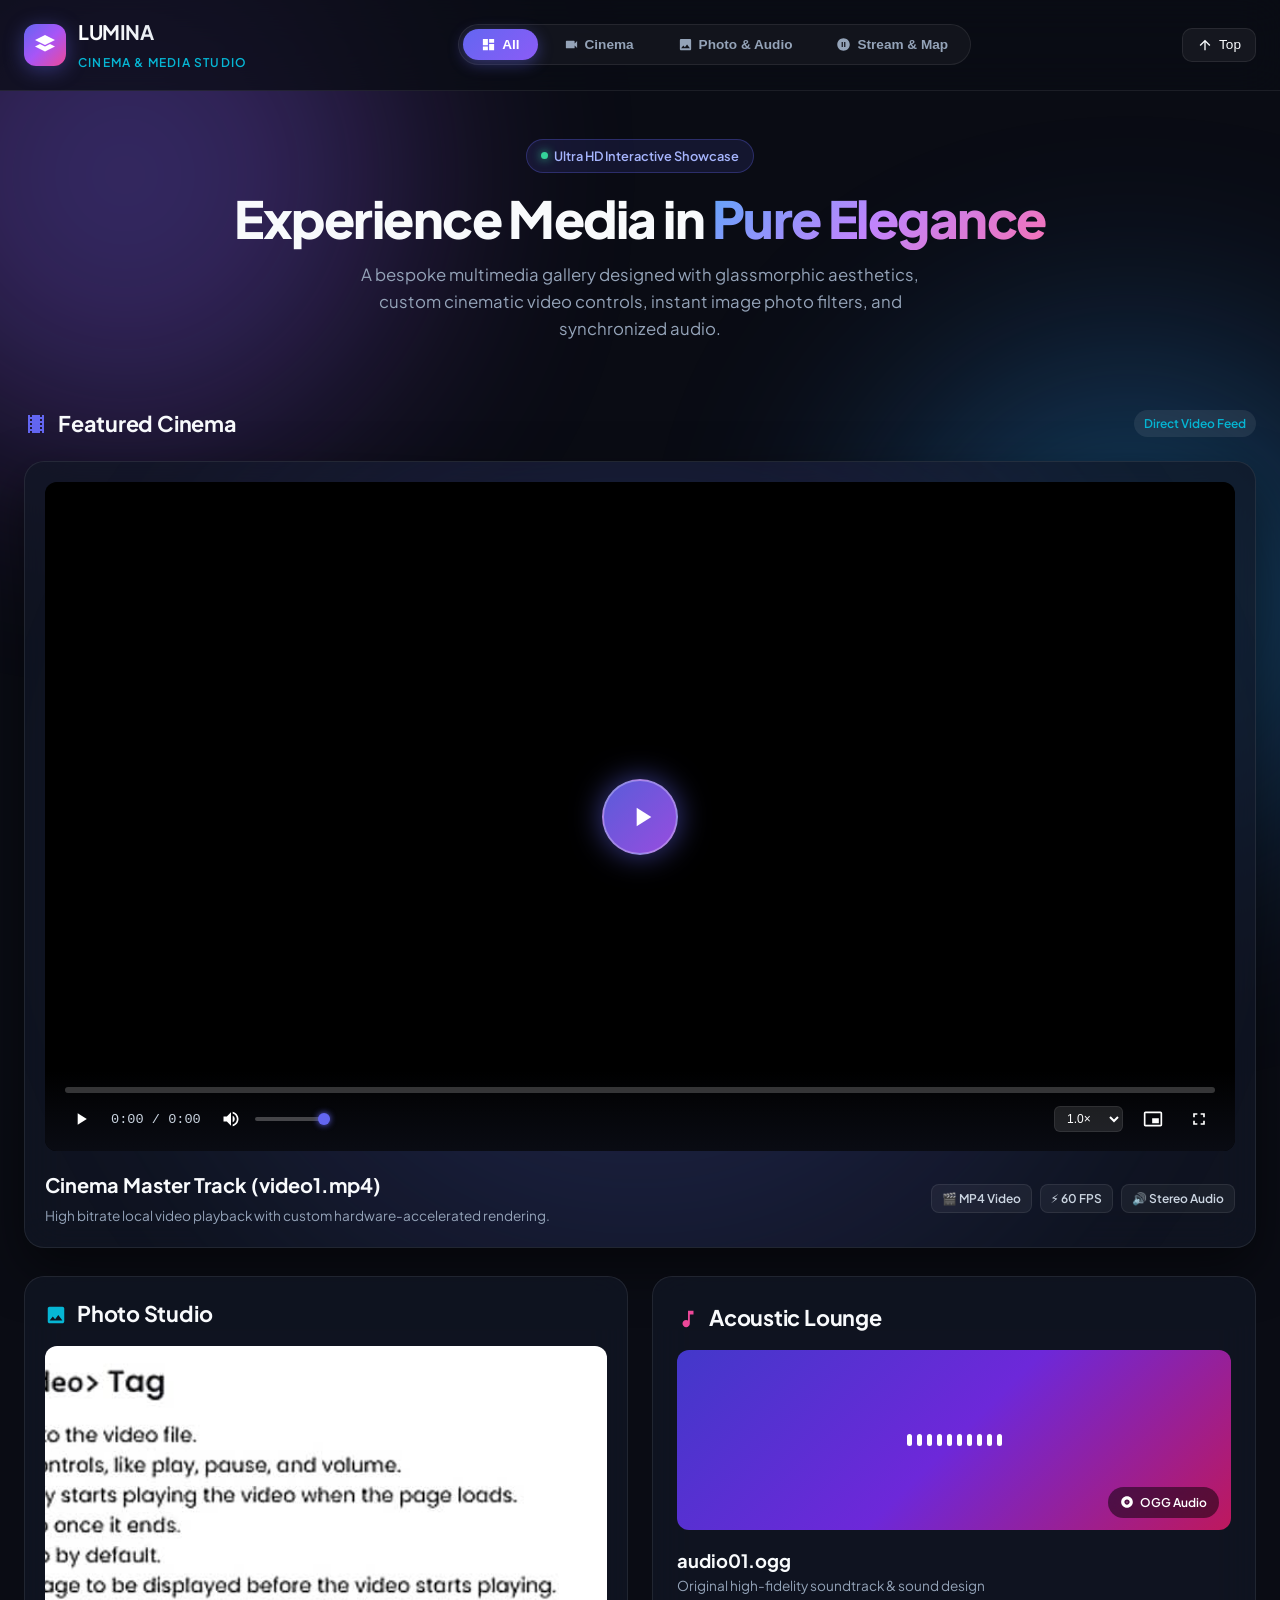
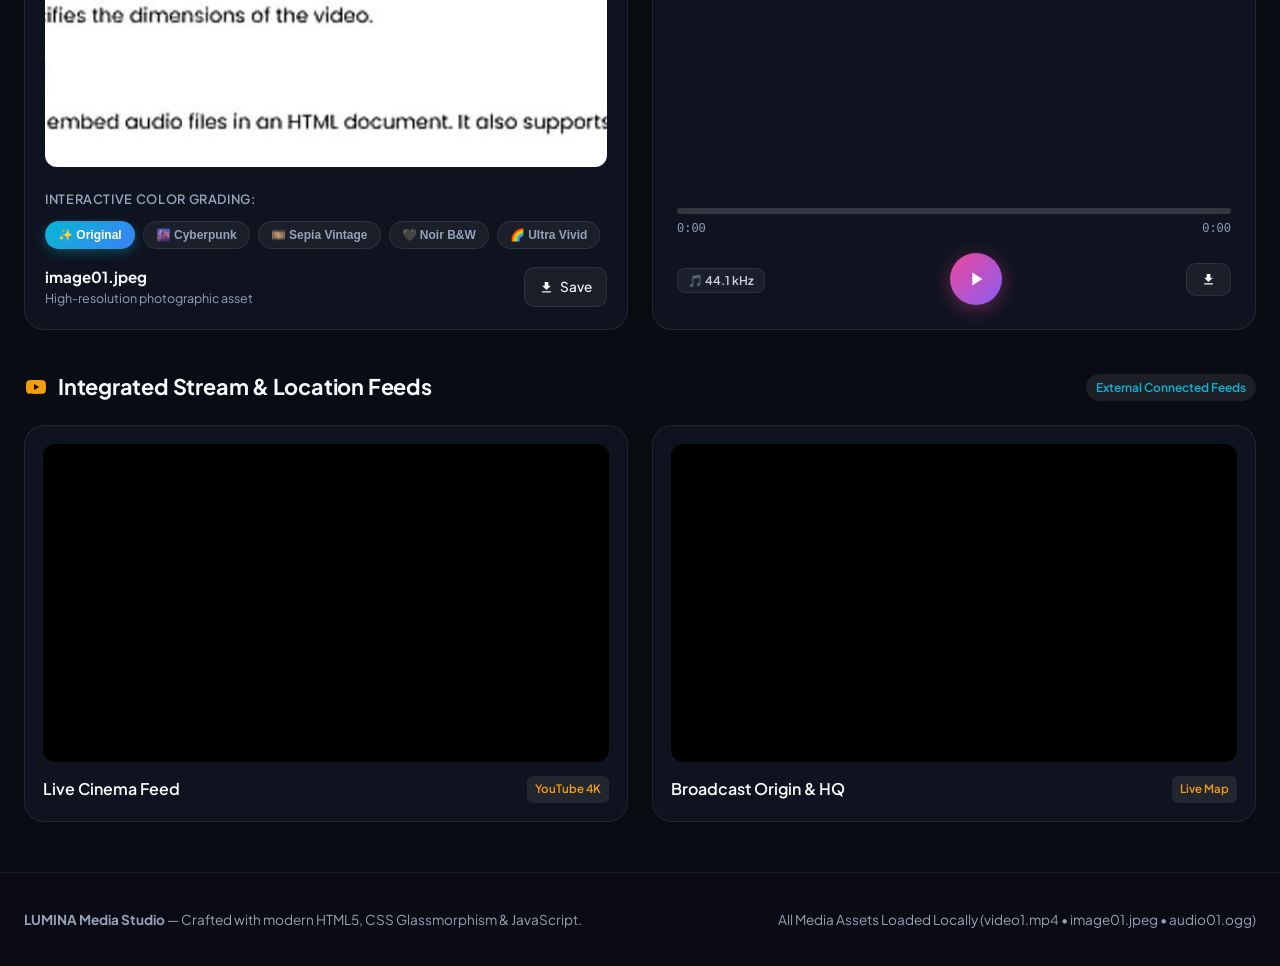
==== media site/media.html @ 2f307eb3 "my first commit" ====
<!DOCTYPE html>
<html lang="en">
<head>
  <meta charset="UTF-8">
  <meta name="viewport" content="width=device-width, initial-scale=1.0">
  <title>Lumina Studio // Next-Gen Media Experience</title>
  <link rel="preconnect" href="https://fonts.googleapis.com">
  <link rel="preconnect" href="https://fonts.gstatic.com" crossorigin>
  <link href="https://fonts.googleapis.com/css2?family=Plus+Jakarta+Sans:wght@400;500;600;700;800&display=swap" rel="stylesheet">
  <link rel="stylesheet" href="style.css">
</head>
<body>

  <!-- ================= HEADER & NAVIGATION ================= -->
  <header class="header">
    <div class="container header-content">
      <a href="#" class="brand">
        <div class="brand-icon">
          <svg viewBox="0 0 24 24"><path d="M12 2L2 7l10 5 10-5-10-5zm0 9l2.5-1.25L12 8.5l-2.5 1.25L12 11zm0 2.5l-5-2.5-5 2.5 10 5 10-5-5-2.5-5 2.5z"/></svg>
        </div>
        <div class="brand-text">
          <h1>LUMINA</h1>
          <span>Cinema & Media Studio</span>
        </div>
      </a>

      <!-- Filter Navigation Pills -->
      <nav class="nav-filters">
        <button class="filter-btn active" data-target="all">
          <svg width="15" height="15" viewBox="0 0 24 24" fill="currentColor"><path d="M3 13h8V3H3v10zm0 8h8v-6H3v6zm10 0h8V11h-8v10zm0-18v6h8V3h-8z"/></svg>
          All
        </button>
        <button class="filter-btn" data-target="video">
          <svg width="15" height="15" viewBox="0 0 24 24" fill="currentColor"><path d="M17 10.5V7c0-.55-.45-1-1-1H4c-.55 0-1 .45-1 1v10c0 .55.45 1 1 1h12c.55 0 1-.45 1-1v-3.5l4 4v-11l-4 4z"/></svg>
          Cinema
        </button>
        <button class="filter-btn" data-target="photo">
          <svg width="15" height="15" viewBox="0 0 24 24" fill="currentColor"><path d="M21 19V5c0-1.1-.9-2-2-2H5c-1.1 0-2 .9-2 2v14c0 1.1.9 2 2 2h14c1.1 0 2-.9 2-2zM8.5 13.5l2.5 3.01L14.5 12l4.5 6H5l3.5-4.5z"/></svg>
          Photo & Audio
        </button>
        <button class="filter-btn" data-target="stream">
          <svg width="15" height="15" viewBox="0 0 24 24" fill="currentColor"><path d="M12 2C6.48 2 2 6.48 2 12s4.48 10 10 10 10-4.48 10-10S17.52 2 12 2zm-1 14H9V8h2v8zm4 0h-2V8h2v8z"/></svg>
          Stream & Map
        </button>
      </nav>

      <div class="header-actions">
        <button class="action-btn" onclick="window.scrollTo({top: 0, behavior: 'smooth'})">
          <svg width="16" height="16" viewBox="0 0 24 24" fill="currentColor"><path d="M4 12l1.41 1.41L11 7.83V20h2V7.83l5.58 5.59L20 12l-8-8-8 8z"/></svg>
          Top
        </button>
      </div>
    </div>
  </header>

  <!-- ================= HERO INTRO ================= -->
  <main class="container">
    <section class="hero-section">
      <div class="badge">
        <span class="badge-dot"></span>
        Ultra HD Interactive Showcase
      </div>
      <h2 class="hero-title">Experience Media in <span class="gradient-text">Pure Elegance</span></h2>
      <p class="hero-desc">
        A bespoke multimedia gallery designed with glassmorphic aesthetics, custom cinematic video controls, instant image photo filters, and synchronized audio.
      </p>
    </section>

    <!-- ================= SECTION 1: CINEMA VIDEO PLAYER ================= -->
    <section class="media-section" id="videoSection">
      <div class="section-head">
        <div class="section-head-title">
          <svg width="24" height="24" viewBox="0 0 24 24" fill="#6366f1"><path d="M18 3v2h-2V3H8v2H6V3H4v18h2v-2h2v2h8v-2h2v2h2V3h-2zM8 17H6v-2h2v2zm0-4H6v-2h2v2zm0-4H6V7h2v2zm10 8h-2v-2h2v2zm0-4h-2v-2h2v2zm0-4h-2V7h2v2z"/></svg>
          <span>Featured Cinema</span>
        </div>
        <span class="section-tag">Direct Video Feed</span>
      </div>

      <div class="featured-video-card">
        <div class="ambient-glow"></div>

        <!-- Video Player Wrapper -->
        <div class="video-container" id="videoContainer">
          <video id="mainVideo" class="video-element" preload="metadata" playsinline>
            <source src="video1.mp4" type="video/mp4">
            Your browser does not support the video tag.
          </video>

          <!-- Large Play Button Overlay -->
          <div class="video-play-overlay" id="videoOverlay" title="Click to play">
            <div class="play-circle">
              <svg viewBox="0 0 24 24"><path d="M8 5v14l11-7z"/></svg>
            </div>
          </div>

          <!-- Custom Sleek Controls Bar -->
          <div class="custom-controls">
            <!-- Progress / Scrubber Bar -->
            <div class="progress-container" id="progressContainer" title="Seek video">
              <div class="progress-bar-fill" id="progressBar"></div>
            </div>

            <!-- Controls Row -->
            <div class="controls-row">
              <div class="controls-left">
                <!-- Play/Pause -->
                <button class="ctrl-btn" id="playPauseBtn" title="Play / Pause">
                  <svg id="playPauseIcon" viewBox="0 0 24 24"><path d="M8 5v14l11-7z"/></svg>
                </button>

                <!-- Time display -->
                <span class="time-display">
                  <span id="currentTime">0:00</span> / <span id="duration">0:00</span>
                </span>

                <!-- Volume Slider -->
                <div class="volume-wrapper">
                  <button class="ctrl-btn" id="muteBtn" title="Mute / Unmute">
                    <svg id="muteIcon" viewBox="0 0 24 24">
                      <path d="M3 9v6h4l5 5V4L7 9H3zm13.5 3c0-1.77-1.02-3.29-2.5-4.03v8.05c1.48-.73 2.5-2.25 2.5-4.02zM14 3.23v2.06c2.89.86 5 3.54 5 6.71s-2.11 5.85-5 6.71v2.06c4.01-.91 7-4.49 7-8.77s-2.99-7.86-7-8.77z"/>
                    </svg>
                  </button>
                  <input type="range" class="volume-slider" id="volumeSlider" min="0" max="1" step="0.05" value="1" title="Volume">
                </div>
              </div>

              <div class="controls-right">
                <!-- Speed select -->
                <select class="speed-select" id="speedSelect" title="Playback speed">
                  <option value="0.5">0.5×</option>
                  <option value="1" selected>1.0×</option>
                  <option value="1.25">1.25×</option>
                  <option value="1.5">1.5×</option>
                  <option value="2">2.0×</option>
                </select>

                <!-- Picture in Picture -->
                <button class="ctrl-btn" id="pipBtn" title="Picture in Picture">
                  <svg viewBox="0 0 24 24"><path d="M19 11h-8v6h8v-6zm4 8V4.98C23 3.88 22.1 3 21 3H3c-1.1 0-2 .88-2 1.98V19c0 1.1.9 2 2 2h18c1.1 0 2-.9 2-2zm-2 .02H3V4.97h18v14.05z"/></svg>
                </button>

                <!-- Fullscreen -->
                <button class="ctrl-btn" id="fullscreenBtn" title="Toggle Fullscreen">
                  <svg viewBox="0 0 24 24"><path d="M7 14H5v5h5v-2H7v-3zm-2-4h2V7h3V5H5v5zm12 7h-3v2h5v-5h-2v3zM14 5v2h3v3h2V5h-5z"/></svg>
                </button>
              </div>
            </div>
          </div>
        </div>

        <!-- Video Metadata Info -->
        <div class="video-meta-bar">
          <div class="video-info">
            <h2>Cinema Master Track (video1.mp4)</h2>
            <p>High bitrate local video playback with custom hardware-accelerated rendering.</p>
          </div>
          <div class="video-badges">
            <span class="meta-pill">🎬 MP4 Video</span>
            <span class="meta-pill">⚡ 60 FPS</span>
            <span class="meta-pill">🔊 Stereo Audio</span>
          </div>
        </div>
      </div>
    </section>

    <!-- ================= SECTION 2: PHOTO STUDIO & AUDIO LOUNGE ================= -->
    <section class="media-section" id="photoAudioSection">
      <div class="showcase-grid-two">
        
        <!-- Interactive Photo Studio Card -->
        <div class="image-studio-card">
          <div class="section-head-title" style="margin-bottom: 14px;">
            <svg width="22" height="22" viewBox="0 0 24 24" fill="#06b6d4"><path d="M21 19V5c0-1.1-.9-2-2-2H5c-1.1 0-2 .9-2 2v14c0 1.1.9 2 2 2h14c1.1 0 2-.9 2-2zM8.5 13.5l2.5 3.01L14.5 12l4.5 6H5l3.5-4.5z"/></svg>
            <span>Photo Studio</span>
          </div>

          <div class="image-preview-wrapper" title="Click to view full lightbox">
            <img src="image01.jpeg" alt="Showcase Preview" id="showcaseImg" class="showcase-img">
            <div class="image-zoom-overlay" id="openLightboxBtn" title="Zoom in">
              <svg width="20" height="20" viewBox="0 0 24 24" fill="currentColor"><path d="M15.5 14h-.79l-.28-.27A6.471 6.471 0 0 0 16 9.5 6.5 6.5 0 1 0 9.5 16c1.61 0 3.09-.59 4.23-1.57l.27.28v.79l5 4.99L20.49 19l-4.99-5zm-6 0C7.01 14 5 11.99 5 9.5S7.01 5 9.5 5 14 7.01 14 9.5 11.99 14 9.5 14z"/></svg>
            </div>
          </div>

          <div class="image-controls-bar">
            <span style="font-size: 0.8rem; font-weight: 600; color: var(--text-muted); text-transform: uppercase; letter-spacing: 0.05em;">Interactive Color Grading:</span>
            <div class="filter-pills-row">
              <button class="img-filter-chip active" data-filter="filter-normal">✨ Original</button>
              <button class="img-filter-chip" data-filter="filter-cyber">🌆 Cyberpunk</button>
              <button class="img-filter-chip" data-filter="filter-vintage">🎞️ Sepia Vintage</button>
              <button class="img-filter-chip" data-filter="filter-bw">🖤 Noir B&W</button>
              <button class="img-filter-chip" data-filter="filter-vibrant">🌈 Ultra Vivid</button>
            </div>
          </div>

          <div style="margin-top: 16px; display: flex; justify-content: space-between; align-items: center;">
            <div>
              <p style="font-weight: 700; font-size: 0.95rem;">image01.jpeg</p>
              <p style="font-size: 0.78rem; color: var(--text-muted);">High-resolution photographic asset</p>
            </div>
            <a href="image01.jpeg" download class="action-btn" style="text-decoration: none;" title="Save image">
              <svg width="15" height="15" viewBox="0 0 24 24" fill="currentColor"><path d="M19 9h-4V3H9v6H5l7 7 7-7zM5 18v2h14v-2H5z"/></svg>
              Save
            </a>
          </div>
        </div>

        <!-- Glassmorphism Audio Lounge Card -->
        <div class="audio-studio-card">
          <div>
            <div class="section-head-title" style="margin-bottom: 14px;">
              <svg width="22" height="22" viewBox="0 0 24 24" fill="#ec4899"><path d="M12 3v10.55c-.59-.34-1.27-.55-2-.55-2.21 0-4 1.79-4 4s1.79 4 4 4 4-1.79 4-4V7h4V3h-6z"/></svg>
              <span>Acoustic Lounge</span>
            </div>

            <div class="audio-header-art">
              <!-- Animated Soundwave bars -->
              <div class="soundwave-animator" id="soundwaveAnimator">
                <div class="wave-bar"></div>
                <div class="wave-bar"></div>
                <div class="wave-bar"></div>
                <div class="wave-bar"></div>
                <div class="wave-bar"></div>
                <div class="wave-bar"></div>
                <div class="wave-bar"></div>
                <div class="wave-bar"></div>
                <div class="wave-bar"></div>
                <div class="wave-bar"></div>
              </div>

              <div class="audio-disc-badge" id="audioDisc">
                <svg width="14" height="14" viewBox="0 0 24 24" fill="currentColor"><path d="M12 2C6.48 2 2 6.48 2 12s4.48 10 10 10 10-4.48 10-10S17.52 2 12 2zm0 14.5c-2.49 0-4.5-2.01-4.5-4.5S9.51 7.5 12 7.5s4.5 2.01 4.5 4.5-2.01 4.5-4.5 4.5zm0-5.5c-.55 0-1 .45-1 1s.45 1 1 1 1-.45 1-1-.45-1-1-1z"/></svg>
                <span>OGG Audio</span>
              </div>
            </div>

            <!-- Audio metadata -->
            <div class="audio-meta-area">
              <h3>audio01.ogg</h3>
              <p>Original high-fidelity soundtrack & sound design</p>
            </div>
          </div>

          <!-- Hidden Native Audio for JS Hookup -->
          <audio id="mainAudio" src="audio01.ogg" preload="metadata"></audio>

          <div>
            <!-- Audio Scrubber -->
            <div class="audio-scrubber-row">
              <div class="audio-timeline-track" id="audioTimeline" title="Seek audio">
                <div class="audio-timeline-fill" id="audioTimelineFill"></div>
              </div>
              <div class="audio-time-row">
                <span id="audioCurrentTime">0:00</span>
                <span id="audioDuration">0:00</span>
              </div>
            </div>

            <!-- Audio Buttons -->
            <div class="audio-controls-row">
              <div>
                <span class="meta-pill">🎵 44.1 kHz</span>
              </div>

              <button class="audio-play-main-btn" id="audioPlayBtn" title="Play / Pause Audio">
                <svg id="audioPlayIcon" viewBox="0 0 24 24"><path d="M8 5v14l11-7z"/></svg>
              </button>

              <a href="audio01.ogg" download class="action-btn" style="text-decoration: none;" title="Download sound">
                <svg width="15" height="15" viewBox="0 0 24 24" fill="currentColor"><path d="M19 9h-4V3H9v6H5l7 7 7-7zM5 18v2h14v-2H5z"/></svg>
              </a>
            </div>
          </div>
        </div>

      </div>
    </section>

    <!-- ================= SECTION 3: STREAM & EMBEDDED FEEDS ================= -->
    <section class="media-section" id="streamSection">
      <div class="section-head">
        <div class="section-head-title">
          <svg width="24" height="24" viewBox="0 0 24 24" fill="#f59e0b"><path d="M21.58 7.19c-.23-.86-.91-1.54-1.77-1.77C18.25 5 12 5 12 5s-6.25 0-7.81.42c-.86.23-1.54.91-1.77 1.77C2 8.75 2 12 2 12s0 3.25.42 4.81c.23.86.91 1.54 1.77 1.77C5.75 19 12 19 12 19s6.25 0 7.81-.42c.86-.23 1.54-.91 1.77-1.77C22 15.25 22 12 22 12s0-3.25-.42-4.81zM10 15V9l5.2 3-5.2 3z"/></svg>
          <span>Integrated Stream & Location Feeds</span>
        </div>
        <span class="section-tag">External Connected Feeds</span>
      </div>

      <div class="embeds-grid">
        <!-- YouTube Stream Card -->
        <div class="embed-card">
          <div class="embed-frame-wrapper">
            <iframe 
              src="https://www.youtube.com/embed/5qap5aO4i9A" 
              title="YouTube video player" 
              allow="accelerometer; autoplay; clipboard-write; encrypted-media; gyroscope; picture-in-picture; web-share" 
              allowfullscreen>
            </iframe>
          </div>
          <div class="embed-meta">
            <h4>Live Cinema Feed</h4>
            <span class="embed-badge">YouTube 4K</span>
          </div>
        </div>

        <!-- Google Maps Location Card -->
        <div class="embed-card">
          <div class="embed-frame-wrapper">
            <iframe 
              src="https://www.google.com/maps/embed?pb=!1m18!1m12!1m3!1d3650.835187168569!2d90.3902571744799!3d23.75090339458808!2m3!1f0!2f0!3f0!3m2!1i1024!2i768!4f13.1!3m3!1m2!1s0x3755b8b0b6c7e6a5%3A0x8c8c8c8c8c8c8c8c!2sDhaka%20City%20Center!5e0!3m2!1sen!2sbd!4v1616161616161" 
              loading="lazy" 
              title="Location Map"
              allowfullscreen>
            </iframe>
          </div>
          <div class="embed-meta">
            <h4>Broadcast Origin & HQ</h4>
            <span class="embed-badge">Live Map</span>
          </div>
        </div>
      </div>
    </section>
  </main>

  <!-- ================= LIGHTBOX MODAL ================= -->
  <div class="lightbox-modal" id="lightboxModal">
    <div class="lightbox-content">
      <button class="lightbox-close" id="lightboxClose" title="Close Preview">✕</button>
      <img src="image01.jpeg" alt="Full Resolution Image" id="lightboxImg">
    </div>
  </div>

  <!-- ================= FOOTER ================= -->
  <footer class="footer">
    <div class="container footer-content">
      <div>
        <strong>LUMINA Media Studio</strong> — Crafted with modern HTML5, CSS Glassmorphism & JavaScript.
      </div>
      <div>
        All Media Assets Loaded Locally (<span>video1.mp4</span> • <span>image01.jpeg</span> • <span>audio01.ogg</span>)
      </div>
    </div>
  </footer>

  <script src="script.js"></script>
</body>
</html>
---- media site/style.css ----
/* ============================================================
   LUMINA CINEMATIC MEDIA STUDIO - MODERN STYLESHEET
   ============================================================ */

:root {
  --bg-dark: #0a0c14;
  --bg-card: rgba(18, 24, 38, 0.7);
  --bg-card-hover: rgba(28, 36, 56, 0.85);
  --border-glass: rgba(255, 255, 255, 0.08);
  --border-focus: rgba(99, 102, 241, 0.5);
  --primary: #6366f1;
  --primary-glow: rgba(99, 102, 241, 0.4);
  --accent-cyan: #06b6d4;
  --accent-pink: #ec4899;
  --accent-amber: #f59e0b;
  --text-main: #f8fafc;
  --text-muted: #94a3b8;
  --font-family: 'Plus Jakarta Sans', system-ui, -apple-system, BlinkMacSystemFont, 'Segoe UI', Roboto, sans-serif;
  --radius-lg: 20px;
  --radius-md: 12px;
  --radius-sm: 8px;
  --transition: all 0.3s cubic-bezier(0.4, 0, 0.2, 1);
}

*, *::before, *::after {
  box-sizing: border-box;
  margin: 0;
  padding: 0;
}

body {
  font-family: var(--font-family);
  background-color: var(--bg-dark);
  color: var(--text-main);
  min-height: 100vh;
  overflow-x: hidden;
  position: relative;
  line-height: 1.6;
}

/* Ambient Background Glow Effect */
body::before, body::after {
  content: '';
  position: fixed;
  border-radius: 50%;
  filter: blur(120px);
  z-index: -1;
  opacity: 0.35;
  pointer-events: none;
}

body::before {
  width: 550px;
  height: 550px;
  background: radial-gradient(circle, #6366f1 0%, #a855f7 70%, transparent 100%);
  top: -100px;
  left: -150px;
  animation: floatOrb 18s ease-in-out infinite alternate;
}

body::after {
  width: 500px;
  height: 500px;
  background: radial-gradient(circle, #06b6d4 0%, #3b82f6 70%, transparent 100%);
  bottom: 50px;
  right: -100px;
  animation: floatOrb2 20s ease-in-out infinite alternate;
}

@keyframes floatOrb {
  0% { transform: translate(0, 0) scale(1); }
  100% { transform: translate(120px, 80px) scale(1.15); }
}

@keyframes floatOrb2 {
  0% { transform: translate(0, 0) scale(1); }
  100% { transform: translate(-100px, -60px) scale(1.1); }
}

/* ================= Containers & Grid ================= */
.container {
  max-width: 1280px;
  margin: 0 auto;
  padding: 0 24px;
}

/* ================= Header & Navbar ================= */
.header {
  position: sticky;
  top: 0;
  z-index: 100;
  backdrop-filter: blur(20px);
  -webkit-backdrop-filter: blur(20px);
  background: rgba(10, 12, 20, 0.75);
  border-bottom: 1px solid var(--border-glass);
  padding: 16px 0;
  transition: var(--transition);
}

.header-content {
  display: flex;
  align-items: center;
  justify-content: space-between;
  gap: 16px;
}

.brand {
  display: flex;
  align-items: center;
  gap: 12px;
  text-decoration: none;
  color: var(--text-main);
}

.brand-icon {
  width: 42px;
  height: 42px;
  border-radius: 12px;
  background: linear-gradient(135deg, #6366f1, #a855f7, #ec4899);
  display: flex;
  align-items: center;
  justify-content: center;
  box-shadow: 0 4px 20px var(--primary-glow);
}

.brand-icon svg {
  width: 24px;
  height: 24px;
  fill: #fff;
}

.brand-text h1 {
  font-size: 1.25rem;
  font-weight: 700;
  letter-spacing: -0.02em;
  background: linear-gradient(90deg, #ffffff, #cbd5e1);
  -webkit-background-clip: text;
  -webkit-text-fill-color: transparent;
}

.brand-text span {
  font-size: 0.75rem;
  color: var(--accent-cyan);
  text-transform: uppercase;
  letter-spacing: 0.1em;
  font-weight: 600;
}

/* Nav Filter Pills */
.nav-filters {
  display: flex;
  gap: 8px;
  background: rgba(255, 255, 255, 0.04);
  padding: 4px;
  border-radius: 40px;
  border: 1px solid var(--border-glass);
}

.filter-btn {
  background: transparent;
  border: none;
  color: var(--text-muted);
  padding: 8px 18px;
  border-radius: 30px;
  font-size: 0.85rem;
  font-weight: 600;
  cursor: pointer;
  display: flex;
  align-items: center;
  gap: 6px;
  transition: var(--transition);
}

.filter-btn:hover {
  color: var(--text-main);
  background: rgba(255, 255, 255, 0.06);
}

.filter-btn.active {
  background: linear-gradient(135deg, #6366f1, #8b5cf6);
  color: #ffffff;
  box-shadow: 0 4px 15px var(--primary-glow);
}

/* Header Action Buttons */
.header-actions {
  display: flex;
  align-items: center;
  gap: 12px;
}

.action-btn {
  background: rgba(255, 255, 255, 0.05);
  border: 1px solid var(--border-glass);
  color: var(--text-main);
  padding: 8px 14px;
  border-radius: 10px;
  font-size: 0.85rem;
  font-weight: 500;
  display: inline-flex;
  align-items: center;
  gap: 6px;
  cursor: pointer;
  transition: var(--transition);
}

.action-btn:hover {
  background: rgba(255, 255, 255, 0.1);
  border-color: rgba(255, 255, 255, 0.2);
  transform: translateY(-1px);
}

/* ================= Hero / Welcome ================= */
.hero-section {
  padding: 48px 0 24px;
  text-align: center;
}

.badge {
  display: inline-flex;
  align-items: center;
  gap: 6px;
  padding: 6px 14px;
  border-radius: 30px;
  background: rgba(99, 102, 241, 0.12);
  border: 1px solid rgba(99, 102, 241, 0.3);
  color: #a5b4fc;
  font-size: 0.8rem;
  font-weight: 600;
  margin-bottom: 16px;
}

.badge-dot {
  width: 7px;
  height: 7px;
  border-radius: 50%;
  background: #34d399;
  box-shadow: 0 0 10px #34d399;
}

.hero-title {
  font-size: clamp(2rem, 4vw, 3.25rem);
  font-weight: 800;
  line-height: 1.15;
  letter-spacing: -0.03em;
  margin-bottom: 14px;
}

.hero-title .gradient-text {
  background: linear-gradient(135deg, #60a5fa, #c084fc, #f472b6);
  -webkit-background-clip: text;
  -webkit-text-fill-color: transparent;
}

.hero-desc {
  max-width: 620px;
  margin: 0 auto;
  color: var(--text-muted);
  font-size: 1.05rem;
}

/* ================= Section Headers ================= */
.section-head {
  display: flex;
  align-items: center;
  justify-content: space-between;
  margin: 40px 0 20px;
}

.section-head-title {
  display: flex;
  align-items: center;
  gap: 10px;
  font-size: 1.35rem;
  font-weight: 700;
  letter-spacing: -0.01em;
}

.section-tag {
  font-size: 0.75rem;
  padding: 4px 10px;
  border-radius: 20px;
  background: rgba(255, 255, 255, 0.08);
  color: var(--accent-cyan);
  font-weight: 600;
}

/* ================= Showcase Main Video Player ================= */
.featured-video-card {
  background: var(--bg-card);
  backdrop-filter: blur(20px);
  -webkit-backdrop-filter: blur(20px);
  border: 1px solid var(--border-glass);
  border-radius: var(--radius-lg);
  padding: 20px;
  position: relative;
  overflow: hidden;
  box-shadow: 0 20px 50px rgba(0, 0, 0, 0.5);
  transition: var(--transition);
}

.featured-video-card:hover {
  border-color: rgba(99, 102, 241, 0.35);
  box-shadow: 0 25px 60px rgba(99, 102, 241, 0.15);
}

.video-container {
  position: relative;
  border-radius: var(--radius-md);
  overflow: hidden;
  background: #000;
  aspect-ratio: 16 / 9;
  display: flex;
  align-items: center;
  justify-content: center;
}

.video-element {
  width: 100%;
  height: 100%;
  object-fit: cover;
  display: block;
}

/* Video Ambient Backlight Glow */
.ambient-glow {
  position: absolute;
  inset: -10%;
  background: radial-gradient(circle at center, rgba(99, 102, 241, 0.25), transparent 70%);
  filter: blur(50px);
  z-index: -1;
  pointer-events: none;
}

/* Big Center Play Overlay */
.video-play-overlay {
  position: absolute;
  inset: 0;
  display: flex;
  align-items: center;
  justify-content: center;
  background: rgba(0, 0, 0, 0.35);
  opacity: 1;
  transition: opacity 0.3s ease;
  cursor: pointer;
  z-index: 5;
}

.video-play-overlay.hidden {
  opacity: 0;
  pointer-events: none;
}

.play-circle {
  width: 76px;
  height: 76px;
  border-radius: 50%;
  background: linear-gradient(135deg, rgba(99, 102, 241, 0.9), rgba(168, 85, 247, 0.9));
  backdrop-filter: blur(10px);
  display: flex;
  align-items: center;
  justify-content: center;
  box-shadow: 0 0 30px rgba(99, 102, 241, 0.6);
  border: 2px solid rgba(255, 255, 255, 0.3);
  transition: transform 0.2s cubic-bezier(0.34, 1.56, 0.64, 1);
}

.play-circle svg {
  width: 32px;
  height: 32px;
  fill: #fff;
  margin-left: 4px;
}

.video-play-overlay:hover .play-circle {
  transform: scale(1.12);
  box-shadow: 0 0 45px rgba(168, 85, 247, 0.8);
}

/* Video Controls Bar */
.custom-controls {
  position: absolute;
  bottom: 0;
  left: 0;
  right: 0;
  padding: 16px 20px;
  background: linear-gradient(to top, rgba(10, 12, 20, 0.95), rgba(10, 12, 20, 0.5), transparent);
  z-index: 10;
  opacity: 1;
  transition: opacity 0.3s ease;
  display: flex;
  flex-direction: column;
  gap: 10px;
}

.video-container.controls-hidden .custom-controls {
  opacity: 0;
  pointer-events: none;
}

/* Progress Slider Bar */
.progress-container {
  width: 100%;
  height: 6px;
  background: rgba(255, 255, 255, 0.2);
  border-radius: 6px;
  cursor: pointer;
  position: relative;
  overflow: hidden;
  transition: height 0.15s ease;
}

.progress-container:hover {
  height: 9px;
}

.progress-bar-fill {
  height: 100%;
  width: 0%;
  background: linear-gradient(90deg, #6366f1, #06b6d4);
  border-radius: 6px;
  position: relative;
  transition: width 0.1s linear;
}

.controls-row {
  display: flex;
  align-items: center;
  justify-content: space-between;
  gap: 12px;
}

.controls-left, .controls-right {
  display: flex;
  align-items: center;
  gap: 14px;
}

.ctrl-btn {
  background: transparent;
  border: none;
  color: #fff;
  cursor: pointer;
  padding: 6px;
  border-radius: 6px;
  display: flex;
  align-items: center;
  justify-content: center;
  transition: var(--transition);
}

.ctrl-btn svg {
  width: 20px;
  height: 20px;
  fill: currentColor;
}

.ctrl-btn:hover {
  color: var(--accent-cyan);
  transform: scale(1.15);
}

.time-display {
  font-size: 0.85rem;
  font-family: monospace;
  color: #cbd5e1;
}

.volume-wrapper {
  display: flex;
  align-items: center;
  gap: 8px;
}

.volume-slider {
  width: 75px;
  height: 4px;
  -webkit-appearance: none;
  appearance: none;
  background: rgba(255, 255, 255, 0.25);
  border-radius: 4px;
  cursor: pointer;
  outline: none;
}

.volume-slider::-webkit-slider-thumb {
  -webkit-appearance: none;
  appearance: none;
  width: 12px;
  height: 12px;
  border-radius: 50%;
  background: #6366f1;
  cursor: pointer;
  box-shadow: 0 0 6px #6366f1;
}

.speed-select {
  background: rgba(255, 255, 255, 0.1);
  border: 1px solid var(--border-glass);
  color: #fff;
  padding: 4px 8px;
  border-radius: 6px;
  font-size: 0.75rem;
  cursor: pointer;
}

.speed-select option {
  background: #1e293b;
  color: #fff;
}

/* Video Details Below Player */
.video-meta-bar {
  display: flex;
  align-items: center;
  justify-content: space-between;
  margin-top: 18px;
  flex-wrap: wrap;
  gap: 12px;
}

.video-info h2 {
  font-size: 1.25rem;
  font-weight: 700;
  margin-bottom: 4px;
}

.video-info p {
  font-size: 0.85rem;
  color: var(--text-muted);
}

.video-badges {
  display: flex;
  gap: 8px;
  align-items: center;
}

.meta-pill {
  font-size: 0.75rem;
  font-weight: 600;
  padding: 4px 10px;
  border-radius: 8px;
  background: rgba(255, 255, 255, 0.05);
  border: 1px solid var(--border-glass);
  color: #cbd5e1;
}

/* ================= 2-Column Showcase (Image + Audio) ================= */
.showcase-grid-two {
  display: grid;
  grid-template-columns: 1fr 1fr;
  gap: 24px;
  margin-top: 28px;
}

@media (max-width: 900px) {
  .showcase-grid-two {
    grid-template-columns: 1fr;
  }
}

/* Fancy Photo Card */
.image-studio-card {
  background: var(--bg-card);
  backdrop-filter: blur(20px);
  -webkit-backdrop-filter: blur(20px);
  border: 1px solid var(--border-glass);
  border-radius: var(--radius-lg);
  padding: 20px;
  display: flex;
  flex-direction: column;
  transition: var(--transition);
  position: relative;
  overflow: hidden;
}

.image-studio-card:hover {
  border-color: rgba(6, 182, 212, 0.4);
  box-shadow: 0 15px 40px rgba(6, 182, 212, 0.12);
}

.image-preview-wrapper {
  position: relative;
  border-radius: var(--radius-md);
  overflow: hidden;
  aspect-ratio: 4 / 3;
  background: #000;
  cursor: zoom-in;
}

.showcase-img {
  width: 100%;
  height: 100%;
  object-fit: cover;
  display: block;
  transition: transform 0.5s cubic-bezier(0.2, 0.8, 0.2, 1), filter 0.4s ease;
}

.image-preview-wrapper:hover .showcase-img {
  transform: scale(1.05);
}

.image-zoom-overlay {
  position: absolute;
  top: 14px;
  right: 14px;
  background: rgba(10, 12, 20, 0.7);
  backdrop-filter: blur(8px);
  padding: 8px;
  border-radius: 50%;
  color: #fff;
  border: 1px solid var(--border-glass);
  opacity: 0;
  transform: scale(0.85);
  transition: var(--transition);
}

.image-preview-wrapper:hover .image-zoom-overlay {
  opacity: 1;
  transform: scale(1);
}

.image-controls-bar {
  margin-top: 18px;
}

.filter-pills-row {
  display: flex;
  flex-wrap: wrap;
  gap: 8px;
  margin-top: 10px;
}

.img-filter-chip {
  padding: 6px 12px;
  border-radius: 20px;
  font-size: 0.75rem;
  font-weight: 600;
  background: rgba(255, 255, 255, 0.05);
  border: 1px solid var(--border-glass);
  color: var(--text-muted);
  cursor: pointer;
  transition: var(--transition);
}

.img-filter-chip:hover {
  background: rgba(255, 255, 255, 0.1);
  color: var(--text-main);
}

.img-filter-chip.active {
  background: linear-gradient(135deg, #06b6d4, #3b82f6);
  color: #ffffff;
  border-color: transparent;
  box-shadow: 0 4px 12px rgba(6, 182, 212, 0.3);
}

/* Image Filter Presets */
.filter-normal { filter: none; }
.filter-cyber { filter: saturate(1.8) contrast(1.2) hue-rotate(15deg); }
.filter-vintage { filter: sepia(0.5) contrast(1.1) brightness(0.95); }
.filter-bw { filter: grayscale(1) contrast(1.3); }
.filter-vibrant { filter: saturate(1.5) brightness(1.05); }

/* Fancy Audio Studio Card */
.audio-studio-card {
  background: var(--bg-card);
  backdrop-filter: blur(20px);
  -webkit-backdrop-filter: blur(20px);
  border: 1px solid var(--border-glass);
  border-radius: var(--radius-lg);
  padding: 24px;
  display: flex;
  flex-direction: column;
  justify-content: space-between;
  transition: var(--transition);
  position: relative;
  overflow: hidden;
}

.audio-studio-card:hover {
  border-color: rgba(236, 72, 153, 0.4);
  box-shadow: 0 15px 40px rgba(236, 72, 153, 0.12);
}

.audio-header-art {
  position: relative;
  border-radius: var(--radius-md);
  height: 180px;
  background: linear-gradient(135deg, #4338ca, #6d28d9, #be185d);
  display: flex;
  align-items: center;
  justify-content: center;
  overflow: hidden;
}

.soundwave-animator {
  display: flex;
  align-items: center;
  gap: 5px;
  height: 60px;
}

.wave-bar {
  width: 5px;
  height: 20%;
  background: #ffffff;
  border-radius: 4px;
  transition: height 0.15s ease;
}

.wave-playing .wave-bar:nth-child(1) { animation: wave 1.2s infinite ease-in-out; }
.wave-playing .wave-bar:nth-child(2) { animation: wave 0.8s infinite ease-in-out 0.2s; }
.wave-playing .wave-bar:nth-child(3) { animation: wave 1.4s infinite ease-in-out 0.1s; }
.wave-playing .wave-bar:nth-child(4) { animation: wave 0.9s infinite ease-in-out 0.3s; }
.wave-playing .wave-bar:nth-child(5) { animation: wave 1.1s infinite ease-in-out 0.15s; }
.wave-playing .wave-bar:nth-child(6) { animation: wave 1.3s infinite ease-in-out 0.25s; }
.wave-playing .wave-bar:nth-child(7) { animation: wave 0.7s infinite ease-in-out 0.05s; }
.wave-playing .wave-bar:nth-child(8) { animation: wave 1.0s infinite ease-in-out 0.35s; }
.wave-playing .wave-bar:nth-child(9) { animation: wave 1.2s infinite ease-in-out 0.18s; }
.wave-playing .wave-bar:nth-child(10) { animation: wave 0.9s infinite ease-in-out 0.28s; }

@keyframes wave {
  0%, 100% { height: 15%; }
  50% { height: 95%; }
}

.audio-disc-badge {
  position: absolute;
  bottom: 12px;
  right: 12px;
  background: rgba(0, 0, 0, 0.5);
  backdrop-filter: blur(8px);
  padding: 6px 12px;
  border-radius: 20px;
  font-size: 0.75rem;
  font-weight: 600;
  display: flex;
  align-items: center;
  gap: 6px;
  color: #fff;
}

.disc-spinning {
  animation: spin 3s linear infinite;
}

@keyframes spin {
  100% { transform: rotate(360deg); }
}

.audio-meta-area {
  margin-top: 16px;
}

.audio-meta-area h3 {
  font-size: 1.15rem;
  font-weight: 700;
}

.audio-meta-area p {
  font-size: 0.85rem;
  color: var(--text-muted);
}

.audio-scrubber-row {
  margin-top: 16px;
}

.audio-timeline-track {
  width: 100%;
  height: 6px;
  background: rgba(255, 255, 255, 0.15);
  border-radius: 6px;
  cursor: pointer;
  position: relative;
  overflow: hidden;
}

.audio-timeline-fill {
  width: 0%;
  height: 100%;
  background: linear-gradient(90deg, #ec4899, #8b5cf6);
  border-radius: 6px;
  transition: width 0.1s linear;
}

.audio-time-row {
  display: flex;
  justify-content: space-between;
  font-size: 0.75rem;
  font-family: monospace;
  color: var(--text-muted);
  margin-top: 6px;
}

.audio-controls-row {
  display: flex;
  align-items: center;
  justify-content: space-between;
  margin-top: 14px;
}

.audio-play-main-btn {
  width: 52px;
  height: 52px;
  border-radius: 50%;
  background: linear-gradient(135deg, #ec4899, #8b5cf6);
  border: none;
  color: #fff;
  display: flex;
  align-items: center;
  justify-content: center;
  cursor: pointer;
  box-shadow: 0 4px 20px rgba(236, 72, 153, 0.4);
  transition: var(--transition);
}

.audio-play-main-btn:hover {
  transform: scale(1.08);
  box-shadow: 0 6px 25px rgba(236, 72, 153, 0.6);
}

.audio-play-main-btn svg {
  width: 22px;
  height: 22px;
  fill: currentColor;
}

/* ================= Stream & Embeds Showcase ================= */
.embeds-grid {
  display: grid;
  grid-template-columns: repeat(auto-fit, minmax(360px, 1fr));
  gap: 24px;
  margin-top: 20px;
  margin-bottom: 50px;
}

.embed-card {
  background: var(--bg-card);
  backdrop-filter: blur(20px);
  -webkit-backdrop-filter: blur(20px);
  border: 1px solid var(--border-glass);
  border-radius: var(--radius-lg);
  padding: 18px;
  transition: var(--transition);
  display: flex;
  flex-direction: column;
}

.embed-card:hover {
  border-color: rgba(255, 255, 255, 0.2);
  transform: translateY(-2px);
  box-shadow: 0 15px 35px rgba(0, 0, 0, 0.4);
}

.embed-frame-wrapper {
  position: relative;
  width: 100%;
  border-radius: var(--radius-md);
  overflow: hidden;
  background: #000;
  aspect-ratio: 16 / 9;
}

.embed-frame-wrapper iframe {
  width: 100%;
  height: 100%;
  border: 0;
  display: block;
}

.embed-meta {
  margin-top: 14px;
  display: flex;
  align-items: center;
  justify-content: space-between;
}

.embed-meta h4 {
  font-size: 1rem;
  font-weight: 600;
}

.embed-badge {
  font-size: 0.72rem;
  font-weight: 600;
  padding: 4px 8px;
  border-radius: 6px;
  background: rgba(255, 255, 255, 0.08);
  color: var(--accent-amber);
}

/* ================= Fancy Lightbox Modal ================= */
.lightbox-modal {
  position: fixed;
  inset: 0;
  background: rgba(6, 8, 15, 0.92);
  backdrop-filter: blur(24px);
  -webkit-backdrop-filter: blur(24px);
  z-index: 999;
  display: flex;
  align-items: center;
  justify-content: center;
  padding: 30px;
  opacity: 0;
  pointer-events: none;
  transition: opacity 0.3s ease;
}

.lightbox-modal.active {
  opacity: 1;
  pointer-events: auto;
}

.lightbox-content {
  position: relative;
  max-width: 90vw;
  max-height: 85vh;
  display: flex;
  flex-direction: column;
  align-items: center;
}

.lightbox-content img, .lightbox-content video {
  max-width: 100%;
  max-height: 80vh;
  border-radius: var(--radius-md);
  box-shadow: 0 25px 60px rgba(0, 0, 0, 0.8);
  border: 1px solid var(--border-glass);
}

.lightbox-close {
  position: absolute;
  top: -46px;
  right: 0;
  background: rgba(255, 255, 255, 0.1);
  border: 1px solid var(--border-glass);
  color: #fff;
  width: 38px;
  height: 38px;
  border-radius: 50%;
  display: flex;
  align-items: center;
  justify-content: center;
  cursor: pointer;
  transition: var(--transition);
}

.lightbox-close:hover {
  background: rgba(255, 255, 255, 0.2);
  transform: rotate(90deg);
}

/* ================= Footer ================= */
.footer {
  border-top: 1px solid var(--border-glass);
  padding: 36px 0;
  text-align: center;
  color: var(--text-muted);
  font-size: 0.85rem;
  background: rgba(10, 12, 20, 0.6);
}

.footer-content {
  display: flex;
  align-items: center;
  justify-content: space-between;
  flex-wrap: wrap;
  gap: 16px;
}

/* Responsive adjustments */
@media (max-width: 768px) {
  .header-content {
    flex-direction: column;
    align-items: stretch;
  }
  .nav-filters {
    overflow-x: auto;
    justify-content: flex-start;
  }
  .controls-row {
    flex-wrap: wrap;
  }
  .embeds-grid {
    grid-template-columns: 1fr;
  }
}
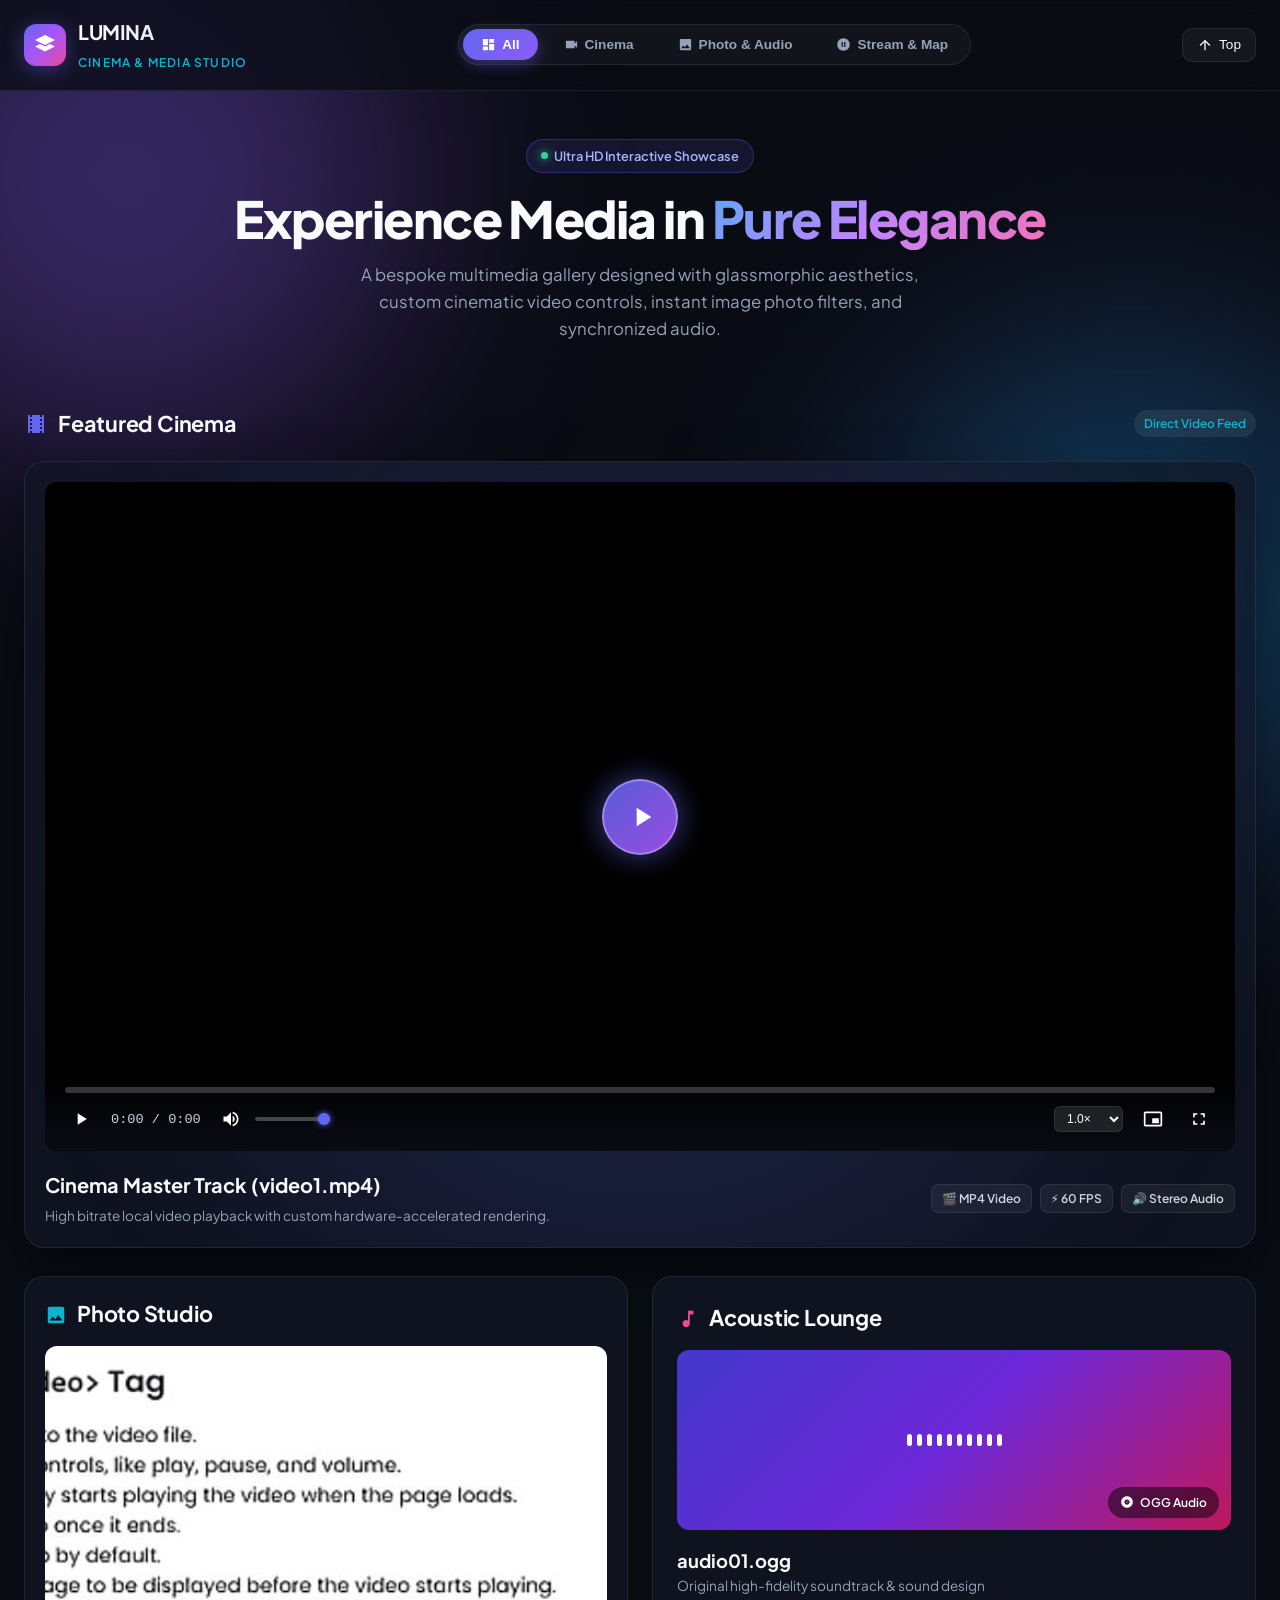
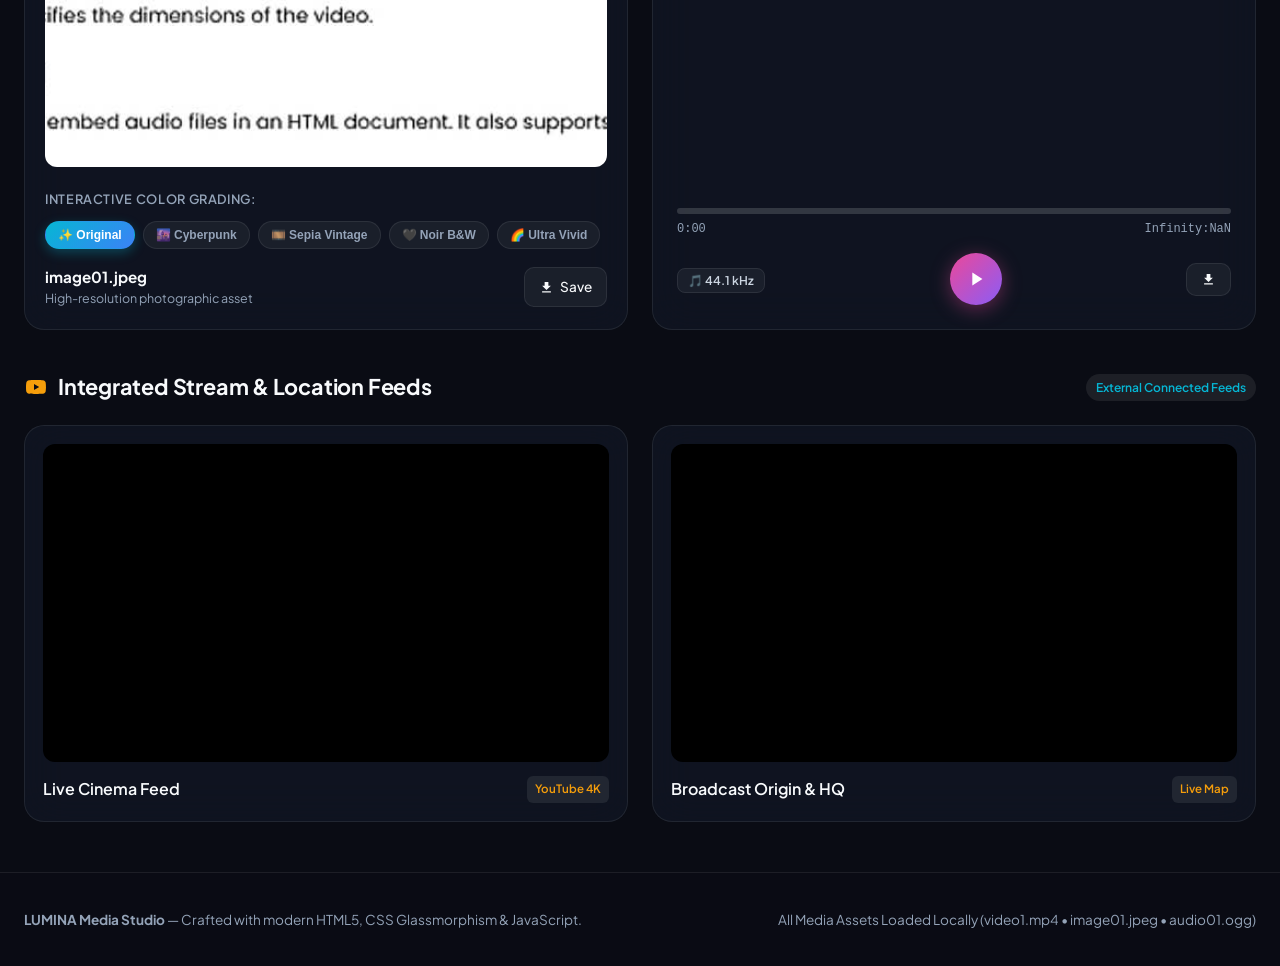
==== commit a8affdba: "file name changes" ====
--- a/media site/media.html
+++ b/media site/media.html
@@ -14,7 +14,7 @@
   <!-- ================= HEADER & NAVIGATION ================= -->
   <header class="header">
     <div class="container header-content">
-      <a href="#" class="brand">
+      <a href="media.html" class="brand">
         <div class="brand-icon">
           <svg viewBox="0 0 24 24"><path d="M12 2L2 7l10 5 10-5-10-5zm0 9l2.5-1.25L12 8.5l-2.5 1.25L12 11zm0 2.5l-5-2.5-5 2.5 10 5 10-5-5-2.5-5 2.5z"/></svg>
         </div>
